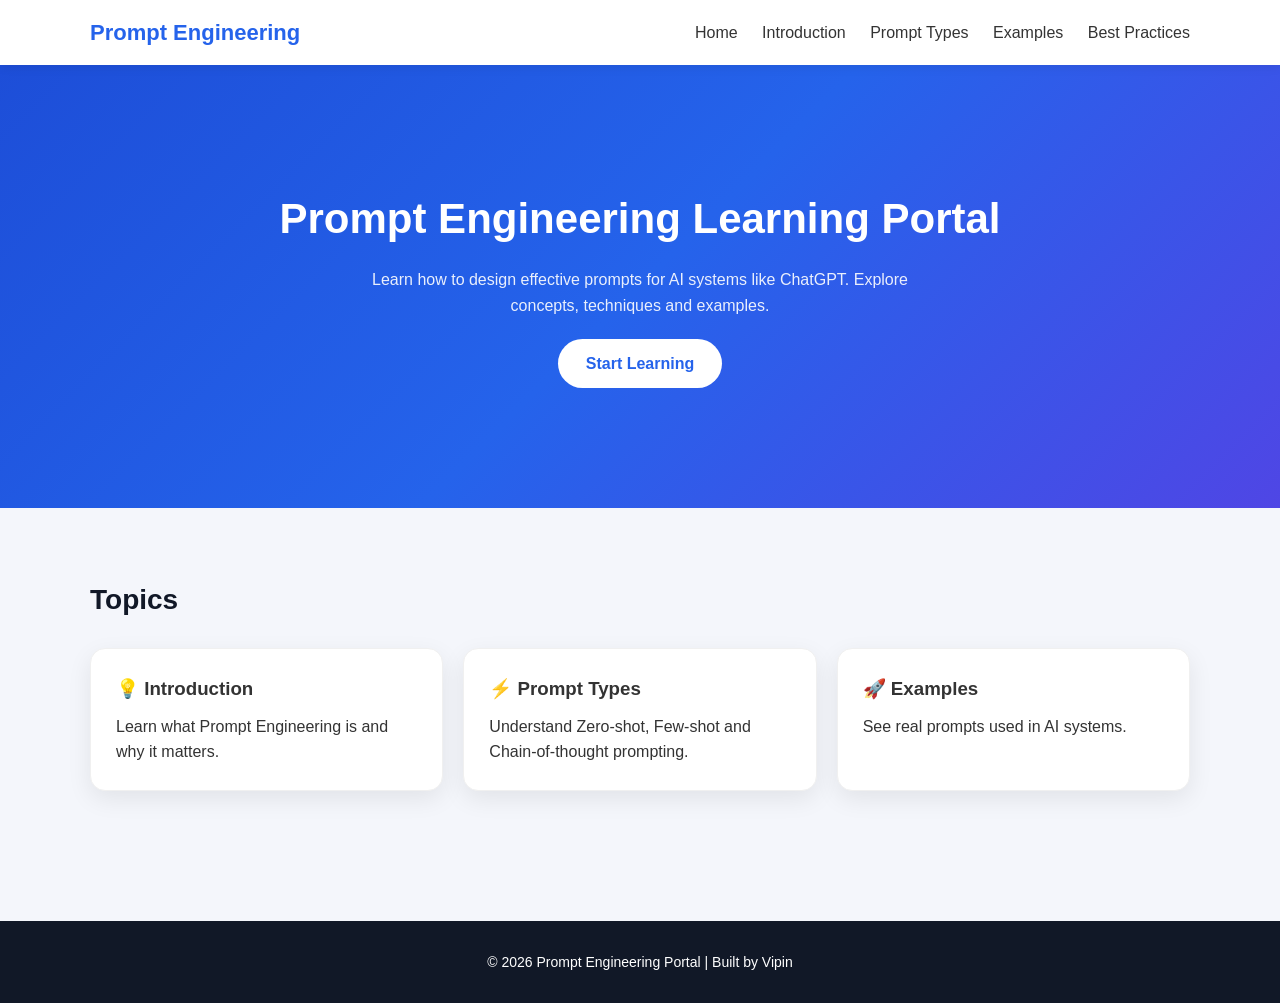
==== index.html @ 427c3bb1 "first commit" ====
<!DOCTYPE html>
<html>

<head>
<title>Prompt Engineering Portal</title>
<link rel="stylesheet" href="style.css">

</head>

<body>

<nav class="navbar">

<div class="container nav-inner">

<div class="logo">Prompt Engineering</div>

<div class="nav-links">
<a href="index.html">Home</a>
<a href="introduction.html">Introduction</a>
<a href="prompt-types.html">Prompt Types</a>
<a href="prompt-examples.html">Examples</a>
<a href="best-practices.html">Best Practices</a>
</div>

</div>

</nav>


<section class="hero">

<div class="container">

<h1 style="color: white;">Prompt Engineering Learning Portal</h1>

<p style="color: white;">
Learn how to design effective prompts for AI systems like ChatGPT.
Explore concepts, techniques and examples.
</p>

<a class="btn" href="introduction.html">Start Learning</a>

</div>

</section>


<section>

<div class="container">

<h2>Topics</h2>

<div class="grid">

<div class="card">
<h3>💡 Introduction</h3>
<p>Learn what Prompt Engineering is and why it matters.</p>
</div>

<div class="card">
<h3>⚡ Prompt Types</h3>
<p>Understand Zero-shot, Few-shot and Chain-of-thought prompting.</p>
</div>

<div class="card">
<h3>🚀 Examples</h3>
<p>See real prompts used in AI systems.</p>
</div>

</div>

</div>

</section>


<footer class="footer">
<p>© 2026 Prompt Engineering Portal | Built by Vipin</p>
</footer>

</body>
</html>
---- style.css ----
* {
    margin: 0;
    padding: 0;
    box-sizing: border-box;
}

body {
    font-family: Arial, sans-serif;
    background: #f4f6fb;
    color: #333;
    line-height: 1.6;
}

.container {
    width: 90%;
    max-width: 1100px;
    margin: auto;
}

section {
    padding: 70px 0;
}


/* Navbar */

.navbar {
    background: white;
    box-shadow: 0 2px 10px rgba(0, 0, 0, 0.08);
    position: sticky;
    top: 0;
    z-index: 100;
}

.nav-inner {
    display: flex;
    justify-content: space-between;
    align-items: center;
    padding: 15px 0;
}

.logo {
    font-size: 22px;
    font-weight: bold;
    color: #2563eb;
}

.nav-links a {
    margin-left: 20px;
    text-decoration: none;
    color: #333;
    font-weight: 500;
    transition: 0.3s;
}

.nav-links a:hover {
    color: #2563eb;
}


/* Hero Section */

.hero {
    background: linear-gradient(135deg, #1d4ed8, #2563eb, #4f46e5);
    color: white;
    text-align: center;
    padding: 120px 0;
}

.hero h1 {
    font-size: 42px;
    margin-bottom: 15px;
}

.hero p {
    max-width: 600px;
    margin: auto;
    opacity: 0.9;
}


/* Button */

.btn {
    background: white;
    color: #2563eb;
    padding: 12px 28px;
    border-radius: 30px;
    text-decoration: none;
    display: inline-block;
    margin-top: 20px;
    font-weight: 600;
    transition: all 0.3s ease;
}

.btn:hover {
    transform: translateY(-3px);
    box-shadow: 0 8px 20px rgba(0, 0, 0, 0.2);
}


/* Topics */

h2 {
    font-size: 28px;
    margin-bottom: 25px;
    color: #111827;
}


/* Grid */

.grid {
    display: grid;
    grid-template-columns: repeat(auto-fit, minmax(250px, 1fr));
    gap: 20px;
}


/* Cards */

.card {
    background: white;
    padding: 25px;
    border-radius: 15px;
    box-shadow: 0 8px 25px rgba(0, 0, 0, 0.08);
    transition: all 0.3s ease;
    border: 1px solid #f0f0f0;
}

.card:hover {
    transform: translateY(-8px);
    box-shadow: 0 18px 40px rgba(0, 0, 0, 0.15);
}

.card h3 {
    margin-bottom: 10px;
}


/* Footer */

.footer{
background:#111827;
color:white;
text-align:center;
padding:30px;
margin-top:60px;
font-size:14px;
width:100%;
}
.footer p{
color:white;
margin:0;
}


/* Responsive */

@media(max-width:768px) {

    .hero h1 {
        font-size: 28px;
    }

    .nav-links {
        display: none;
    }

}

.card2 {
    background: white;
    padding: 25px;
    border-radius: 15px;
    box-shadow: 0 8px 25px rgba(0, 0, 0, 0.08);
    transition: all 0.3s ease;
    border: 1px solid #f0f0f0;
}
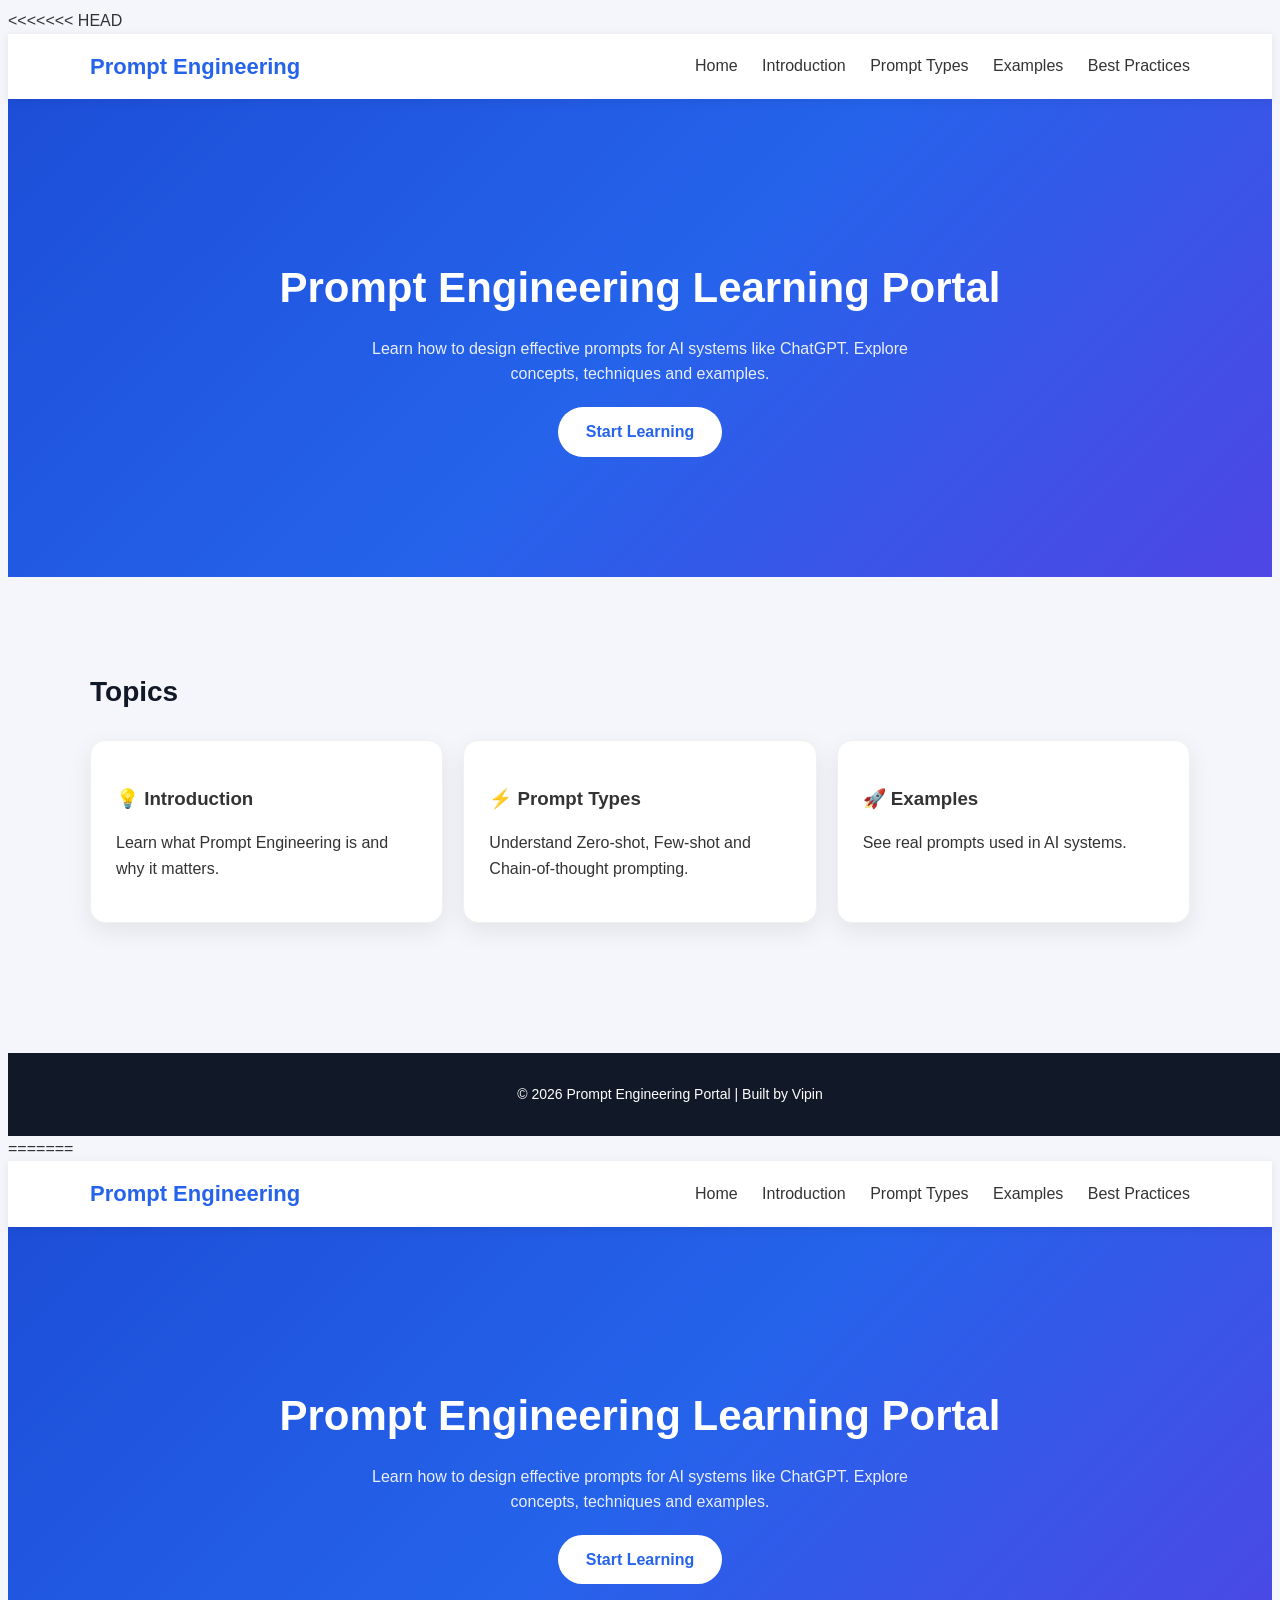
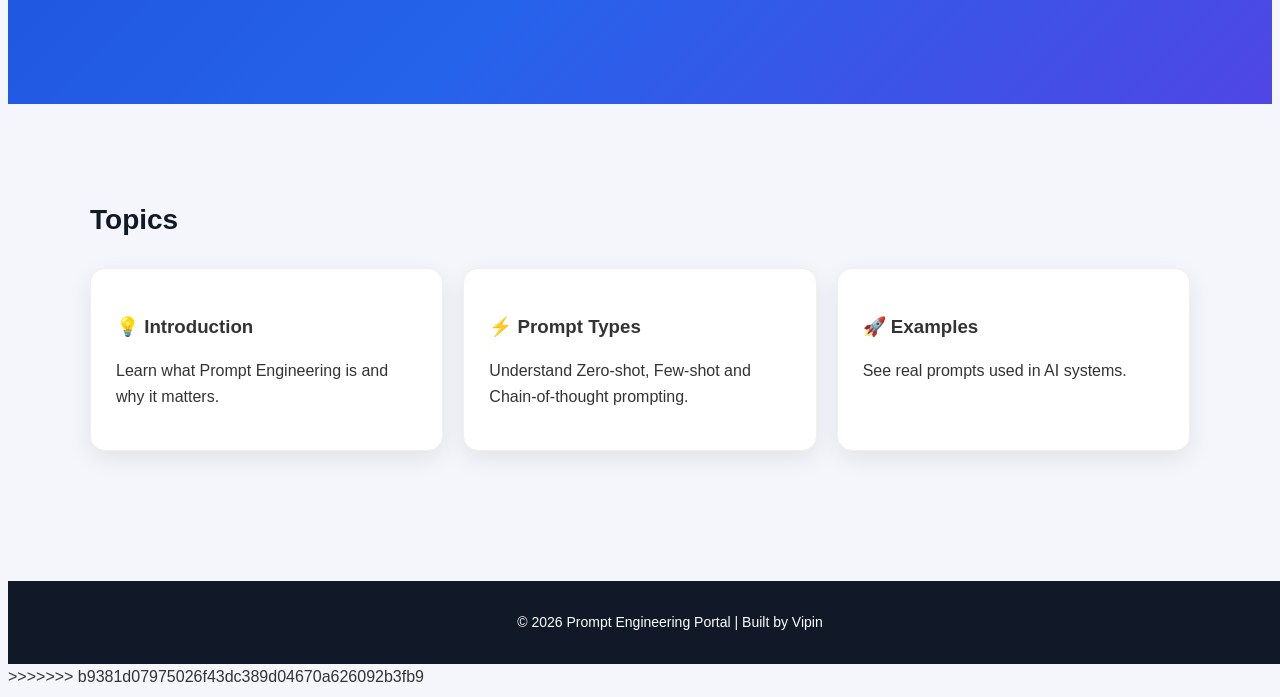
==== commit 9c66a690: "message" ====
--- a/index.html
+++ b/index.html
@@ -1,3 +1,4 @@
+<<<<<<< HEAD
 <!DOCTYPE html>
 <html>
 
@@ -81,4 +82,89 @@
 </footer>
 
 </body>
+=======
+<!DOCTYPE html>
+<html>
+
+<head>
+<title>Prompt Engineering Portal</title>
+<link rel="stylesheet" href="style.css">
+
+</head>
+
+<body>
+
+<nav class="navbar">
+
+<div class="container nav-inner">
+
+<div class="logo">Prompt Engineering</div>
+
+<div class="nav-links">
+<a href="index.html">Home</a>
+<a href="introduction.html">Introduction</a>
+<a href="prompt-types.html">Prompt Types</a>
+<a href="prompt-examples.html">Examples</a>
+<a href="best-practices.html">Best Practices</a>
+</div>
+
+</div>
+
+</nav>
+
+
+<section class="hero">
+
+<div class="container">
+
+<h1 style="color: white;">Prompt Engineering Learning Portal</h1>
+
+<p style="color: white;">
+Learn how to design effective prompts for AI systems like ChatGPT.
+Explore concepts, techniques and examples.
+</p>
+
+<a class="btn" href="introduction.html">Start Learning</a>
+
+</div>
+
+</section>
+
+
+<section>
+
+<div class="container">
+
+<h2>Topics</h2>
+
+<div class="grid">
+
+<div class="card">
+<h3>💡 Introduction</h3>
+<p>Learn what Prompt Engineering is and why it matters.</p>
+</div>
+
+<div class="card">
+<h3>⚡ Prompt Types</h3>
+<p>Understand Zero-shot, Few-shot and Chain-of-thought prompting.</p>
+</div>
+
+<div class="card">
+<h3>🚀 Examples</h3>
+<p>See real prompts used in AI systems.</p>
+</div>
+
+</div>
+
+</div>
+
+</section>
+
+
+<footer class="footer">
+<p>© 2026 Prompt Engineering Portal | Built by Vipin</p>
+</footer>
+
+</body>
+>>>>>>> b9381d07975026f43dc389d04670a626092b3fb9
 </html>
--- a/style.css
+++ b/style.css
@@ -1,3 +1,4 @@
+<<<<<<< HEAD
 * {
     margin: 0;
     padding: 0;
@@ -177,3 +178,184 @@
     transition: all 0.3s ease;
     border: 1px solid #f0f0f0;
 }
+=======
+* {
+    margin: 0;
+    padding: 0;
+    box-sizing: border-box;
+}
+
+body {
+    font-family: Arial, sans-serif;
+    background: #f4f6fb;
+    color: #333;
+    line-height: 1.6;
+}
+
+.container {
+    width: 90%;
+    max-width: 1100px;
+    margin: auto;
+}
+
+section {
+    padding: 70px 0;
+}
+
+
+/* Navbar */
+
+.navbar {
+    background: white;
+    box-shadow: 0 2px 10px rgba(0, 0, 0, 0.08);
+    position: sticky;
+    top: 0;
+    z-index: 100;
+}
+
+.nav-inner {
+    display: flex;
+    justify-content: space-between;
+    align-items: center;
+    padding: 15px 0;
+}
+
+.logo {
+    font-size: 22px;
+    font-weight: bold;
+    color: #2563eb;
+}
+
+.nav-links a {
+    margin-left: 20px;
+    text-decoration: none;
+    color: #333;
+    font-weight: 500;
+    transition: 0.3s;
+}
+
+.nav-links a:hover {
+    color: #2563eb;
+}
+
+
+/* Hero Section */
+
+.hero {
+    background: linear-gradient(135deg, #1d4ed8, #2563eb, #4f46e5);
+    color: white;
+    text-align: center;
+    padding: 120px 0;
+}
+
+.hero h1 {
+    font-size: 42px;
+    margin-bottom: 15px;
+}
+
+.hero p {
+    max-width: 600px;
+    margin: auto;
+    opacity: 0.9;
+}
+
+
+/* Button */
+
+.btn {
+    background: white;
+    color: #2563eb;
+    padding: 12px 28px;
+    border-radius: 30px;
+    text-decoration: none;
+    display: inline-block;
+    margin-top: 20px;
+    font-weight: 600;
+    transition: all 0.3s ease;
+}
+
+.btn:hover {
+    transform: translateY(-3px);
+    box-shadow: 0 8px 20px rgba(0, 0, 0, 0.2);
+}
+
+
+/* Topics */
+
+h2 {
+    font-size: 28px;
+    margin-bottom: 25px;
+    color: #111827;
+}
+
+
+/* Grid */
+
+.grid {
+    display: grid;
+    grid-template-columns: repeat(auto-fit, minmax(250px, 1fr));
+    gap: 20px;
+}
+
+
+/* Cards */
+
+.card {
+    background: white;
+    padding: 25px;
+    border-radius: 15px;
+    box-shadow: 0 8px 25px rgba(0, 0, 0, 0.08);
+    transition: all 0.3s ease;
+    border: 1px solid #f0f0f0;
+}
+
+.card:hover {
+    transform: translateY(-8px);
+    box-shadow: 0 18px 40px rgba(0, 0, 0, 0.15);
+}
+
+.card h3 {
+    margin-bottom: 10px;
+}
+
+
+/* Footer */
+
+.footer{
+background:#111827;
+color:white;
+text-align:center;
+padding:30px;
+margin-top:60px;
+font-size:14px;
+width:100%;
+}
+.footer p{
+color:white;
+margin:0;
+}
+
+
+/* Responsive */
+
+@media(max-width:768px) {
+
+    .hero h1 {
+        font-size: 28px;
+    }
+
+    .nav-links {
+        display: none;
+    }
+
+}
+
+.card2 {
+    background: white;
+    padding: 25px;
+    border-radius: 15px;
+    box-shadow: 0 8px 25px rgba(0, 0, 0, 0.08);
+    transition: all 0.3s ease;
+    border: 1px solid #f0f0f0;
+}
+>>>>>>> b9381d07975026f43dc389d04670a626092b3fb9
--- a/style.css
+++ b/style.css
@@ -1,3 +1,4 @@
+<<<<<<< HEAD
 * {
     margin: 0;
     padding: 0;
@@ -177,3 +178,184 @@
     transition: all 0.3s ease;
     border: 1px solid #f0f0f0;
 }
+=======
+* {
+    margin: 0;
+    padding: 0;
+    box-sizing: border-box;
+}
+
+body {
+    font-family: Arial, sans-serif;
+    background: #f4f6fb;
+    color: #333;
+    line-height: 1.6;
+}
+
+.container {
+    width: 90%;
+    max-width: 1100px;
+    margin: auto;
+}
+
+section {
+    padding: 70px 0;
+}
+
+
+/* Navbar */
+
+.navbar {
+    background: white;
+    box-shadow: 0 2px 10px rgba(0, 0, 0, 0.08);
+    position: sticky;
+    top: 0;
+    z-index: 100;
+}
+
+.nav-inner {
+    display: flex;
+    justify-content: space-between;
+    align-items: center;
+    padding: 15px 0;
+}
+
+.logo {
+    font-size: 22px;
+    font-weight: bold;
+    color: #2563eb;
+}
+
+.nav-links a {
+    margin-left: 20px;
+    text-decoration: none;
+    color: #333;
+    font-weight: 500;
+    transition: 0.3s;
+}
+
+.nav-links a:hover {
+    color: #2563eb;
+}
+
+
+/* Hero Section */
+
+.hero {
+    background: linear-gradient(135deg, #1d4ed8, #2563eb, #4f46e5);
+    color: white;
+    text-align: center;
+    padding: 120px 0;
+}
+
+.hero h1 {
+    font-size: 42px;
+    margin-bottom: 15px;
+}
+
+.hero p {
+    max-width: 600px;
+    margin: auto;
+    opacity: 0.9;
+}
+
+
+/* Button */
+
+.btn {
+    background: white;
+    color: #2563eb;
+    padding: 12px 28px;
+    border-radius: 30px;
+    text-decoration: none;
+    display: inline-block;
+    margin-top: 20px;
+    font-weight: 600;
+    transition: all 0.3s ease;
+}
+
+.btn:hover {
+    transform: translateY(-3px);
+    box-shadow: 0 8px 20px rgba(0, 0, 0, 0.2);
+}
+
+
+/* Topics */
+
+h2 {
+    font-size: 28px;
+    margin-bottom: 25px;
+    color: #111827;
+}
+
+
+/* Grid */
+
+.grid {
+    display: grid;
+    grid-template-columns: repeat(auto-fit, minmax(250px, 1fr));
+    gap: 20px;
+}
+
+
+/* Cards */
+
+.card {
+    background: white;
+    padding: 25px;
+    border-radius: 15px;
+    box-shadow: 0 8px 25px rgba(0, 0, 0, 0.08);
+    transition: all 0.3s ease;
+    border: 1px solid #f0f0f0;
+}
+
+.card:hover {
+    transform: translateY(-8px);
+    box-shadow: 0 18px 40px rgba(0, 0, 0, 0.15);
+}
+
+.card h3 {
+    margin-bottom: 10px;
+}
+
+
+/* Footer */
+
+.footer{
+background:#111827;
+color:white;
+text-align:center;
+padding:30px;
+margin-top:60px;
+font-size:14px;
+width:100%;
+}
+.footer p{
+color:white;
+margin:0;
+}
+
+
+/* Responsive */
+
+@media(max-width:768px) {
+
+    .hero h1 {
+        font-size: 28px;
+    }
+
+    .nav-links {
+        display: none;
+    }
+
+}
+
+.card2 {
+    background: white;
+    padding: 25px;
+    border-radius: 15px;
+    box-shadow: 0 8px 25px rgba(0, 0, 0, 0.08);
+    transition: all 0.3s ease;
+    border: 1px solid #f0f0f0;
+}
+>>>>>>> b9381d07975026f43dc389d04670a626092b3fb9
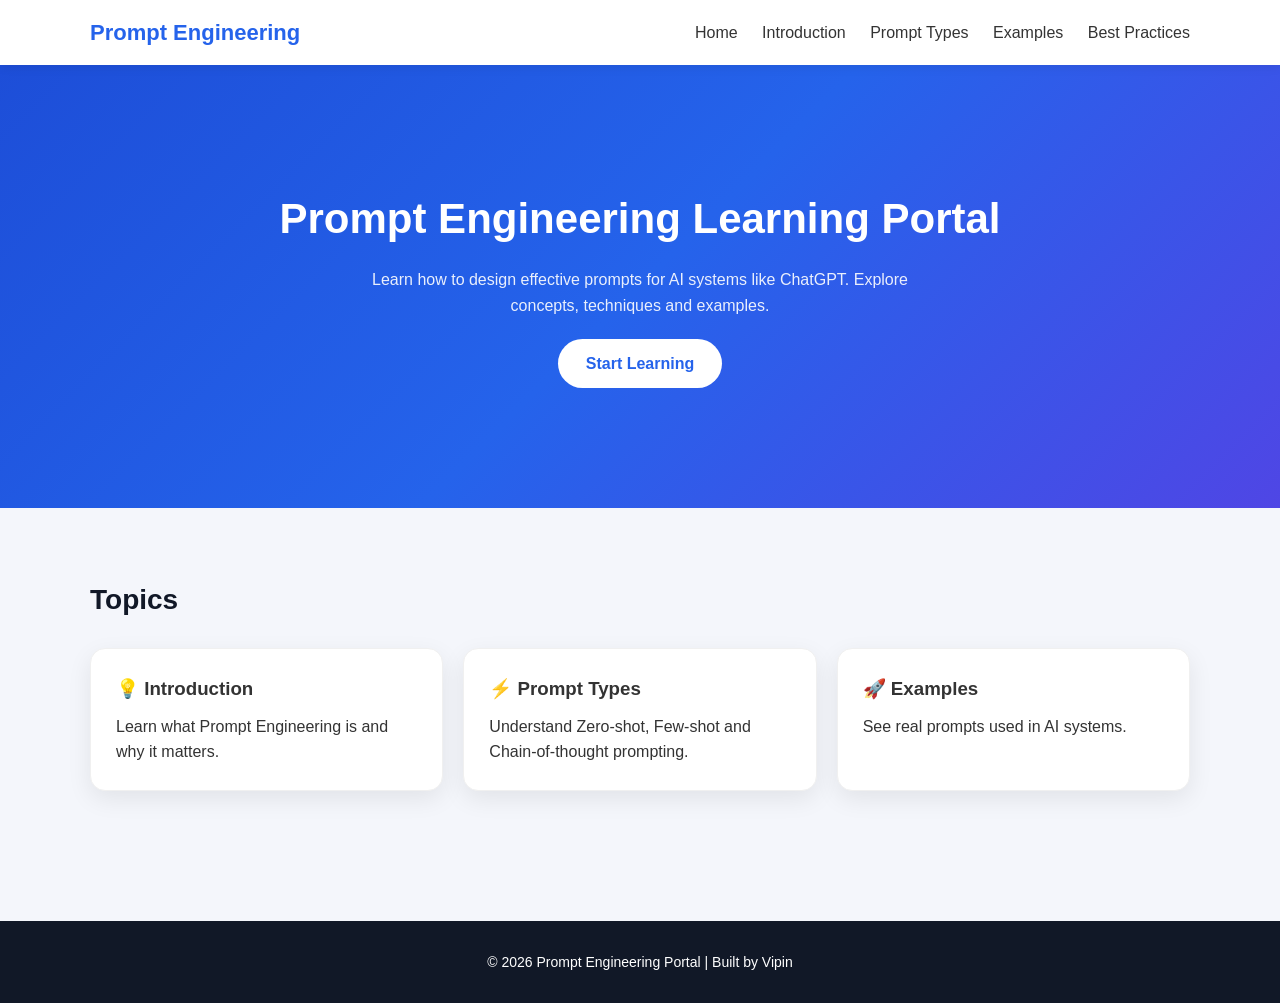
==== commit 9af90fdb: "fix merge conflict" ====
--- a/index.html
+++ b/index.html
@@ -1,4 +1,3 @@
-<<<<<<< HEAD
 <!DOCTYPE html>
 <html>
 
@@ -82,89 +81,4 @@
 </footer>
 
 </body>
-=======
-<!DOCTYPE html>
-<html>
-
-<head>
-<title>Prompt Engineering Portal</title>
-<link rel="stylesheet" href="style.css">
-
-</head>
-
-<body>
-
-<nav class="navbar">
-
-<div class="container nav-inner">
-
-<div class="logo">Prompt Engineering</div>
-
-<div class="nav-links">
-<a href="index.html">Home</a>
-<a href="introduction.html">Introduction</a>
-<a href="prompt-types.html">Prompt Types</a>
-<a href="prompt-examples.html">Examples</a>
-<a href="best-practices.html">Best Practices</a>
-</div>
-
-</div>
-
-</nav>
-
-
-<section class="hero">
-
-<div class="container">
-
-<h1 style="color: white;">Prompt Engineering Learning Portal</h1>
-
-<p style="color: white;">
-Learn how to design effective prompts for AI systems like ChatGPT.
-Explore concepts, techniques and examples.
-</p>
-
-<a class="btn" href="introduction.html">Start Learning</a>
-
-</div>
-
-</section>
-
-
-<section>
-
-<div class="container">
-
-<h2>Topics</h2>
-
-<div class="grid">
-
-<div class="card">
-<h3>💡 Introduction</h3>
-<p>Learn what Prompt Engineering is and why it matters.</p>
-</div>
-
-<div class="card">
-<h3>⚡ Prompt Types</h3>
-<p>Understand Zero-shot, Few-shot and Chain-of-thought prompting.</p>
-</div>
-
-<div class="card">
-<h3>🚀 Examples</h3>
-<p>See real prompts used in AI systems.</p>
-</div>
-
-</div>
-
-</div>
-
-</section>
-
-
-<footer class="footer">
-<p>© 2026 Prompt Engineering Portal | Built by Vipin</p>
-</footer>
-
-</body>
->>>>>>> b9381d07975026f43dc389d04670a626092b3fb9
 </html>
--- a/style.css
+++ b/style.css
@@ -1,4 +1,3 @@
-<<<<<<< HEAD
 * {
     margin: 0;
     padding: 0;
@@ -178,184 +177,3 @@
     transition: all 0.3s ease;
     border: 1px solid #f0f0f0;
 }
-=======
-* {
-    margin: 0;
-    padding: 0;
-    box-sizing: border-box;
-}
-
-body {
-    font-family: Arial, sans-serif;
-    background: #f4f6fb;
-    color: #333;
-    line-height: 1.6;
-}
-
-.container {
-    width: 90%;
-    max-width: 1100px;
-    margin: auto;
-}
-
-section {
-    padding: 70px 0;
-}
-
-
-/* Navbar */
-
-.navbar {
-    background: white;
-    box-shadow: 0 2px 10px rgba(0, 0, 0, 0.08);
-    position: sticky;
-    top: 0;
-    z-index: 100;
-}
-
-.nav-inner {
-    display: flex;
-    justify-content: space-between;
-    align-items: center;
-    padding: 15px 0;
-}
-
-.logo {
-    font-size: 22px;
-    font-weight: bold;
-    color: #2563eb;
-}
-
-.nav-links a {
-    margin-left: 20px;
-    text-decoration: none;
-    color: #333;
-    font-weight: 500;
-    transition: 0.3s;
-}
-
-.nav-links a:hover {
-    color: #2563eb;
-}
-
-
-/* Hero Section */
-
-.hero {
-    background: linear-gradient(135deg, #1d4ed8, #2563eb, #4f46e5);
-    color: white;
-    text-align: center;
-    padding: 120px 0;
-}
-
-.hero h1 {
-    font-size: 42px;
-    margin-bottom: 15px;
-}
-
-.hero p {
-    max-width: 600px;
-    margin: auto;
-    opacity: 0.9;
-}
-
-
-/* Button */
-
-.btn {
-    background: white;
-    color: #2563eb;
-    padding: 12px 28px;
-    border-radius: 30px;
-    text-decoration: none;
-    display: inline-block;
-    margin-top: 20px;
-    font-weight: 600;
-    transition: all 0.3s ease;
-}
-
-.btn:hover {
-    transform: translateY(-3px);
-    box-shadow: 0 8px 20px rgba(0, 0, 0, 0.2);
-}
-
-
-/* Topics */
-
-h2 {
-    font-size: 28px;
-    margin-bottom: 25px;
-    color: #111827;
-}
-
-
-/* Grid */
-
-.grid {
-    display: grid;
-    grid-template-columns: repeat(auto-fit, minmax(250px, 1fr));
-    gap: 20px;
-}
-
-
-/* Cards */
-
-.card {
-    background: white;
-    padding: 25px;
-    border-radius: 15px;
-    box-shadow: 0 8px 25px rgba(0, 0, 0, 0.08);
-    transition: all 0.3s ease;
-    border: 1px solid #f0f0f0;
-}
-
-.card:hover {
-    transform: translateY(-8px);
-    box-shadow: 0 18px 40px rgba(0, 0, 0, 0.15);
-}
-
-.card h3 {
-    margin-bottom: 10px;
-}
-
-
-/* Footer */
-
-.footer{
-background:#111827;
-color:white;
-text-align:center;
-padding:30px;
-margin-top:60px;
-font-size:14px;
-width:100%;
-}
-.footer p{
-color:white;
-margin:0;
-}
-
-
-/* Responsive */
-
-@media(max-width:768px) {
-
-    .hero h1 {
-        font-size: 28px;
-    }
-
-    .nav-links {
-        display: none;
-    }
-
-}
-
-.card2 {
-    background: white;
-    padding: 25px;
-    border-radius: 15px;
-    box-shadow: 0 8px 25px rgba(0, 0, 0, 0.08);
-    transition: all 0.3s ease;
-    border: 1px solid #f0f0f0;
-}
->>>>>>> b9381d07975026f43dc389d04670a626092b3fb9
